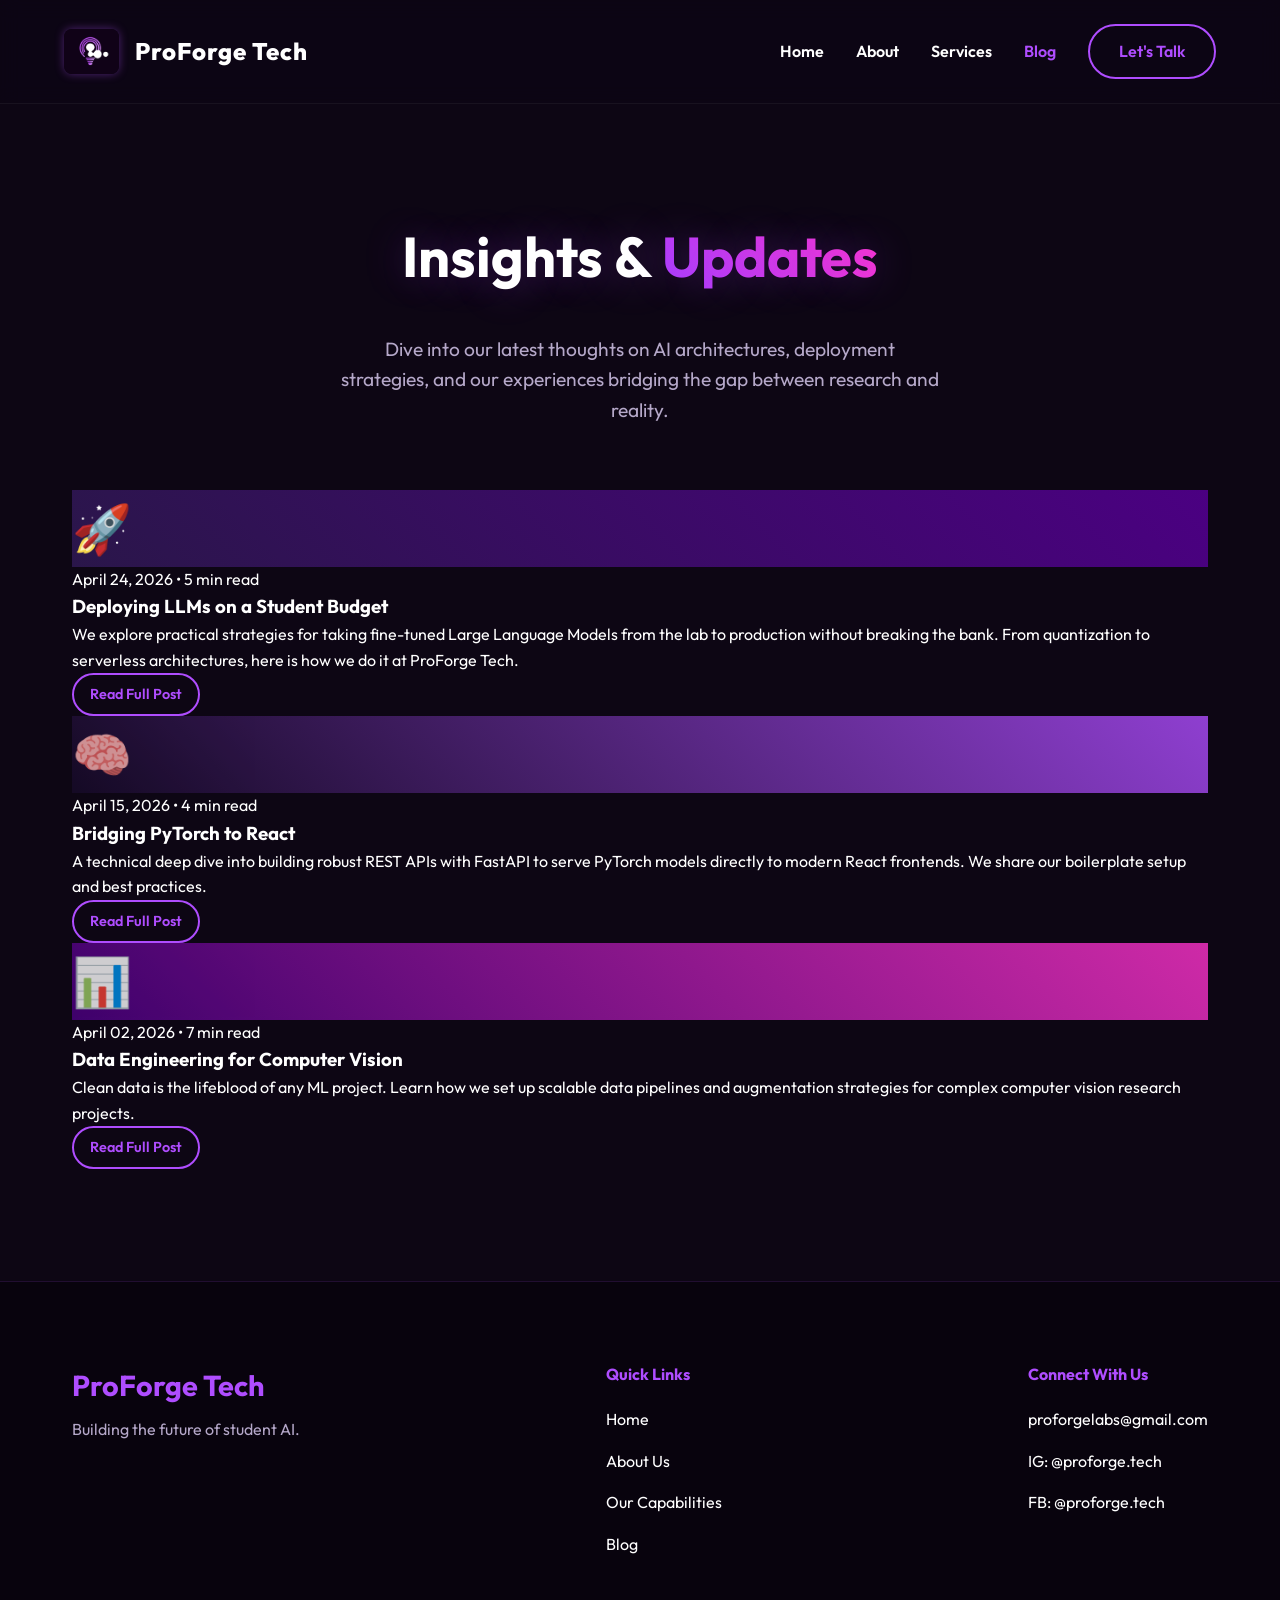
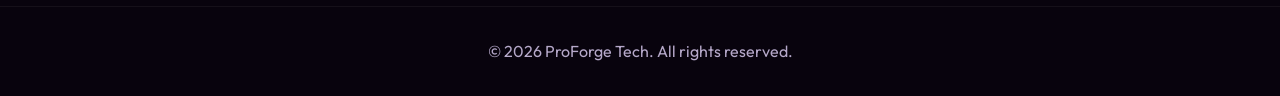
==== blog.html @ 4bd7e0a0 "Add files via upload" ====
<!DOCTYPE html>
<html lang="en">

<head>
    <meta charset="UTF-8">
    <meta name="viewport" content="width=device-width, initial-scale=1.0">
    <title>Blog - ProForge Tech</title>
    <meta name="description"
        content="Read the latest insights, research discussions, and AI engineering updates from the ProForge Tech team.">

    <!-- Open Graph / Facebook -->
    <meta property="og:type" content="website">
    <meta property="og:url" content="https://proforge.tech/blog.html">
    <meta property="og:title" content="Blog - ProForge Tech">
    <meta property="og:description"
        content="Read the latest insights, research discussions, and AI engineering updates from the ProForge Tech team.">
    <meta property="og:image" content="https://proforge.tech/seo_banner.png">

    <!-- Twitter -->
    <meta property="twitter:card" content="summary_large_image">
    <meta property="twitter:url" content="https://proforge.tech/blog.html">
    <meta property="twitter:title" content="Blog - ProForge Tech">
    <meta property="twitter:description"
        content="Read the latest insights, research discussions, and AI engineering updates from the ProForge Tech team.">
    <meta property="twitter:image" content="https://proforge.tech/seo_banner.png">

    <link href="https://fonts.googleapis.com/css2?family=Outfit:wght@300;400;600;800&display=swap" rel="stylesheet">
    <link rel="stylesheet" href="styles.css">
</head>

<body>
    <header class="navbar">
        <div class="logo">
            <a href="index.html"
                style="display: flex; align-items: center; gap: 1rem; color: var(--text-main); text-decoration: none;">
                <img src="placeholder_logo.png" alt="ProForge Tech Logo" id="brand-logo">
                <span>ProForge Tech</span>
            </a>
        </div>
        <nav>
            <a href="index.html#home">Home</a>
            <a href="about.html">About</a>
            <a href="index.html#services">Services</a>
            <a href="blog.html" style="color: var(--accent-primary);">Blog</a>
            <a href="#contact" class="btn btn-outline">Let's Talk</a>
        </nav>
    </header>

    <main style="padding-top: 100px;">
        <section class="blog-page">
            <div class="container">
                <h1 class="glow-text" style="text-align: center; font-size: 3.5rem; margin-bottom: 2rem;">Insights &
                    <span class="highlight">Updates</span></h1>
                <p
                    style="text-align: center; color: var(--text-muted); font-size: 1.2rem; margin-bottom: 4rem; max-width: 600px; margin-left: auto; margin-right: auto;">
                    Dive into our latest thoughts on AI architectures, deployment strategies, and our experiences
                    bridging the gap between research and reality.
                </p>

                <div class="blog-grid">

                    <!-- Blog Post 1 -->
                    <article class="blog-card">
                        <div class="blog-image" style="background: linear-gradient(45deg, #2a164a, #4b0082);">
                            <span style="font-size: 3rem;">🚀</span>
                        </div>
                        <div class="blog-content">
                            <p class="blog-meta">April 24, 2026 • 5 min read</p>
                            <h3>Deploying LLMs on a Student Budget</h3>
                            <p class="blog-excerpt">
                                We explore practical strategies for taking fine-tuned Large Language Models from the lab
                                to production without breaking the bank. From quantization to serverless architectures,
                                here is how we do it at ProForge Tech.
                            </p>
                            <a href="#" class="btn btn-outline" style="padding: 0.5rem 1rem; font-size: 0.9rem;">Read
                                Full Post</a>
                        </div>
                    </article>

                    <!-- Blog Post 2 -->
                    <article class="blog-card">
                        <div class="blog-image"
                            style="background: linear-gradient(45deg, #170b29, var(--accent-primary)); opacity: 0.8;">
                            <span style="font-size: 3rem;">🧠</span>
                        </div>
                        <div class="blog-content">
                            <p class="blog-meta">April 15, 2026 • 4 min read</p>
                            <h3>Bridging PyTorch to React</h3>
                            <p class="blog-excerpt">
                                A technical deep dive into building robust REST APIs with FastAPI to serve PyTorch
                                models directly to modern React frontends. We share our boilerplate setup and best
                                practices.
                            </p>
                            <a href="#" class="btn btn-outline" style="padding: 0.5rem 1rem; font-size: 0.9rem;">Read
                                Full Post</a>
                        </div>
                    </article>

                    <!-- Blog Post 3 -->
                    <article class="blog-card">
                        <div class="blog-image"
                            style="background: linear-gradient(45deg, #4b0082, var(--accent-secondary)); opacity: 0.8;">
                            <span style="font-size: 3rem;">📊</span>
                        </div>
                        <div class="blog-content">
                            <p class="blog-meta">April 02, 2026 • 7 min read</p>
                            <h3>Data Engineering for Computer Vision</h3>
                            <p class="blog-excerpt">
                                Clean data is the lifeblood of any ML project. Learn how we set up scalable data
                                pipelines and augmentation strategies for complex computer vision research projects.
                            </p>
                            <a href="#" class="btn btn-outline" style="padding: 0.5rem 1rem; font-size: 0.9rem;">Read
                                Full Post</a>
                        </div>
                    </article>

                </div>
            </div>
        </section>
    </main>

    <footer id="contact">
        <div class="container footer-content">
            <div class="footer-brand">
                <h3>ProForge Tech</h3>
                <p>Building the future of student AI.</p>
            </div>
            <div class="footer-links">
                <h4 style="color: var(--accent-primary); margin-bottom: 0.2rem;">Quick Links</h4>
                <a href="index.html#home">Home</a>
                <a href="about.html">About Us</a>
                <a href="index.html#services">Our Capabilities</a>
                <a href="blog.html">Blog</a>
            </div>
            <div class="footer-links">
                <h4 style="color: var(--accent-primary); margin-bottom: 0.2rem;">Connect With Us</h4>
                <a href="mailto:proforgelabs@gmail.com">proforgelabs@gmail.com</a>
                <a href="https://instagram.com/proforge.tech" target="_blank" rel="noopener noreferrer">IG:
                    @proforge.tech</a>
                <a href="https://facebook.com/proforge.tech" target="_blank" rel="noopener noreferrer">FB:
                    @proforge.tech</a>
            </div>
        </div>
        <div class="footer-bottom">
            <p>&copy; 2026 ProForge Tech. All rights reserved.</p>
        </div>
    </footer>

    <script src="script.js"></script>
</body>

</html>
---- styles.css ----
:root {
    --bg-color: #0d0614;
    --card-bg: #170b29;
    --accent-primary: #af4dff;
    --accent-secondary: #ff33cc;
    --text-main: #ffffff;
    --text-muted: #b5a8c9;
    --glow-color: rgba(175, 77, 255, 0.4);
}

* {
    margin: 0;
    padding: 0;
    box-sizing: border-box;
}

body {
    background-color: var(--bg-color);
    color: var(--text-main);
    font-family: 'Outfit', sans-serif;
    line-height: 1.6;
    overflow-x: hidden;
}

a {
    text-decoration: none;
    color: var(--text-main);
    transition: color 0.3s;
}

a:hover {
    color: var(--accent-primary);
}

.container {
    max-width: 1200px;
    margin: 0 auto;
    padding: 0 2rem;
}

/* Navbar */
.navbar {
    display: flex;
    justify-content: space-between;
    align-items: center;
    padding: 1.5rem 5%;
    background: rgba(13, 6, 20, 0.85);
    backdrop-filter: blur(10px);
    position: fixed;
    top: 0;
    width: 100%;
    z-index: 1000;
    border-bottom: 1px solid rgba(255, 255, 255, 0.05);
}

.logo {
    display: flex;
    align-items: center;
    gap: 1rem;
    font-size: 1.5rem;
    font-weight: 800;
    color: var(--text-main);
    letter-spacing: 1px;
}

.logo img {
    height: 45px;
    width: auto;
    border-radius: 8px;
    box-shadow: 0 0 10px var(--glow-color);
}

nav {
    display: flex;
    gap: 2rem;
    align-items: center;
}

nav a {
    font-weight: 600;
}

.btn {
    padding: 0.8rem 1.8rem;
    border-radius: 30px;
    font-weight: 600;
    transition: all 0.3s ease;
    cursor: pointer;
    border: none;
    display: inline-block;
}

.btn-outline {
    background: transparent;
    border: 2px solid var(--accent-primary);
    color: var(--accent-primary);
}

.btn-outline:hover {
    background: var(--accent-primary);
    color: var(--text-main);
    box-shadow: 0 0 15px var(--glow-color);
}

.btn-primary {
    background: linear-gradient(45deg, var(--accent-primary), #8a2be2);
    color: white;
}

.btn-primary:hover {
    box-shadow: 0 0 20px var(--glow-color);
    transform: translateY(-2px);
}

.btn-secondary {
    background: var(--card-bg);
    color: var(--text-main);
    border: 1px solid var(--text-muted);
}

.btn-secondary:hover {
    background: #251242;
    border-color: var(--accent-primary);
}

/* Hero Section */
.hero {
    min-height: 100vh;
    display: flex;
    align-items: center;
    justify-content: center;
    position: relative;
    padding-top: 80px;
    text-align: center;
}

.hero-content {
    max-width: 850px;
    z-index: 2;
    padding: 2rem;
}

.hero h1 {
    font-size: 4.5rem;
    line-height: 1.1;
    margin-bottom: 1.5rem;
    letter-spacing: -1px;
}

.highlight {
    background: linear-gradient(45deg, #a73eff, #ff33cc);
    -webkit-background-clip: text;
    -webkit-text-fill-color: transparent;
}

.glow-text {
    text-shadow: 0 0 40px rgba(175, 77, 255, 0.3);
}

.hero p {
    font-size: 1.3rem;
    color: var(--text-muted);
    margin-bottom: 3rem;
    max-width: 700px;
    margin-left: auto;
    margin-right: auto;
}

.hero-buttons {
    display: flex;
    gap: 1.5rem;
    justify-content: center;
}

/* Abstract Floating Shapes */
.floating-shapes {
    position: absolute;
    top: 0;
    left: 0;
    width: 100%;
    height: 100%;
    overflow: hidden;
    z-index: 1;
    pointer-events: none;
}

.shape {
    position: absolute;
    filter: blur(100px);
    border-radius: 50%;
    opacity: 0.3;
    animation: float 12s infinite alternate ease-in-out;
}

.shape-1 {
    width: 400px;
    height: 400px;
    background: #4b0082;
    top: 10%;
    left: 5%;
}

.shape-2 {
    width: 600px;
    height: 600px;
    background: var(--accent-primary);
    bottom: -10%;
    right: -5%;
    animation-delay: -5s;
}

.shape-3 {
    width: 300px;
    height: 300px;
    background: var(--accent-secondary);
    top: 40%;
    left: 50%;
    animation-duration: 20s;
}

@keyframes float {
    0% {
        transform: translate(0, 0) scale(1);
    }

    100% {
        transform: translate(40px, -60px) scale(1.1);
    }
}

/* Sections General */
section {
    padding: 7rem 0;
    position: relative;
    z-index: 2;
}

h2 {
    font-size: 2.8rem;
    margin-bottom: 3.5rem;
    text-align: center;
    color: var(--text-main);
}

/* About & Services Grid */
.service-grid {
    display: grid;
    grid-template-columns: repeat(auto-fit, minmax(320px, 1fr));
    gap: 2.5rem;
}

.service-card {
    background: var(--card-bg);
    padding: 3rem 2rem;
    border-radius: 20px;
    border: 1px solid rgba(175, 77, 255, 0.1);
    transition: transform 0.4s cubic-bezier(0.175, 0.885, 0.32, 1.275), box-shadow 0.4s, border-color 0.4s;
    display: flex;
    flex-direction: column;
    justify-content: center;
}

.service-card:hover {
    transform: translateY(-15px);
    box-shadow: 0 15px 40px rgba(0, 0, 0, 0.6);
    border-color: var(--accent-primary);
}

.service-card h3 {
    font-size: 1.6rem;
    margin-bottom: 1.2rem;
    color: var(--accent-primary);
    text-align: center;
}

.service-card p {
    color: var(--text-muted);
    font-size: 1.1rem;
    text-align: center;
}

.about-text {
    background: linear-gradient(180deg, var(--card-bg), transparent);
    padding: 4rem;
    border-radius: 24px;
    text-align: center;
    border: 1px solid rgba(175, 77, 255, 0.2);
    font-size: 1.3rem;
    max-width: 900px;
    margin: 0 auto;
}

.about-text strong {
    color: var(--accent-primary);
}

/* Footer */
footer {
    background: #08030d;
    padding: 5rem 0 2rem;
    border-top: 1px solid rgba(175, 77, 255, 0.15);
    position: relative;
    z-index: 2;
}

.footer-content {
    display: flex;
    justify-content: space-between;
    margin-bottom: 3rem;
    flex-wrap: wrap;
    gap: 2rem;
}

.footer-brand h3 {
    font-size: 1.8rem;
    margin-bottom: 0.5rem;
    color: var(--accent-primary);
}

.footer-brand p {
    color: var(--text-muted);
}

.footer-links {
    display: flex;
    flex-direction: column;
    gap: 1rem;
}

.footer-links a:hover {
    padding-left: 5px;
    color: var(--accent-primary);
}

.footer-bottom {
    text-align: center;
    color: var(--text-muted);
    font-size: 1rem;
    border-top: 1px solid rgba(255, 255, 255, 0.05);
    padding-top: 2rem;
}

/* Responsive */
@media (max-width: 768px) {
    .hero h1 {
        font-size: 3rem;
    }

    nav {
        display: none;
    }

    .footer-content {
        flex-direction: column;
        text-align: center;
    }
}
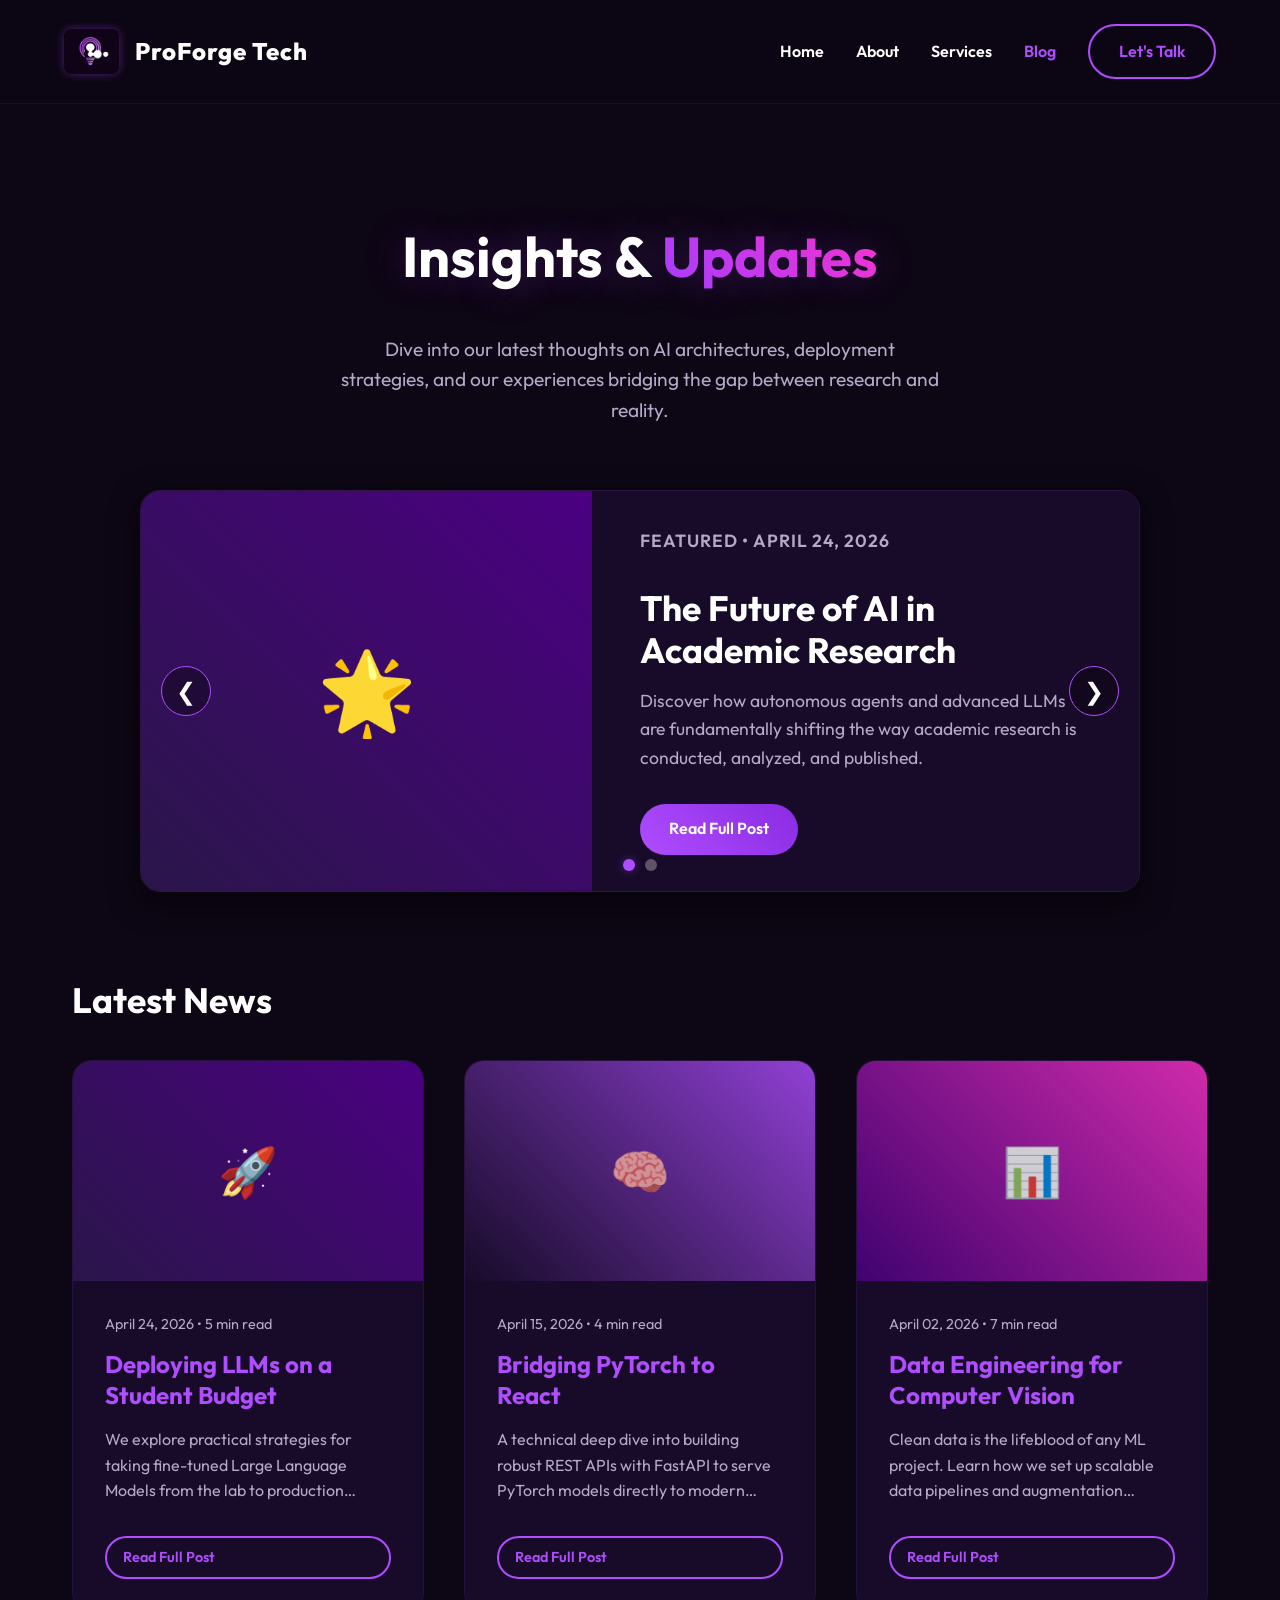
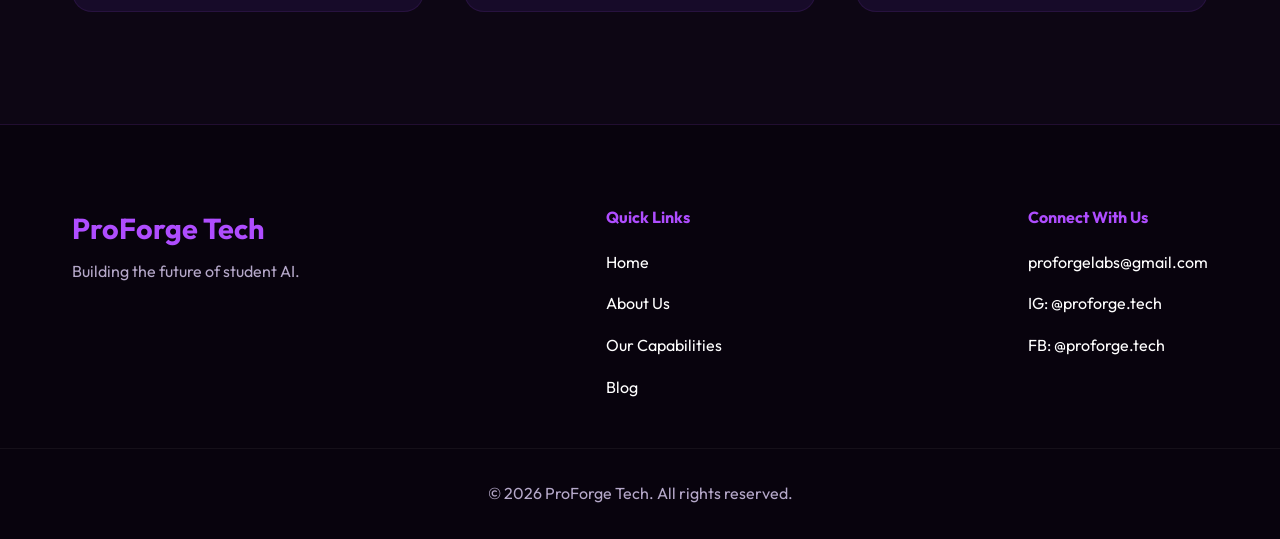
==== commit ed29ba6f: "Add files via upload" ====
--- a/blog.html
+++ b/blog.html
@@ -50,13 +50,49 @@
         <section class="blog-page">
             <div class="container">
                 <h1 class="glow-text" style="text-align: center; font-size: 3.5rem; margin-bottom: 2rem;">Insights &
-                    <span class="highlight">Updates</span></h1>
+                    <span class="highlight">Updates</span>
+                </h1>
                 <p
                     style="text-align: center; color: var(--text-muted); font-size: 1.2rem; margin-bottom: 4rem; max-width: 600px; margin-left: auto; margin-right: auto;">
                     Dive into our latest thoughts on AI architectures, deployment strategies, and our experiences
                     bridging the gap between research and reality.
                 </p>
 
+                <div class="carousel-container">
+                    <div class="carousel-inner" id="blog-carousel">
+                        <div class="carousel-item">
+                            <div class="carousel-item-image">🌟</div>
+                            <div class="carousel-item-content">
+                                <p class="carousel-meta">Featured • April 24, 2026</p>
+                                <h2>The Future of AI in Academic Research</h2>
+                                <p>Discover how autonomous agents and advanced LLMs are fundamentally shifting the way
+                                    academic research is conducted, analyzed, and published.</p>
+                                <div style="margin-top: auto;"><a href="post-future-ai.html"
+                                        class="btn btn-primary">Read Full Post</a></div>
+                            </div>
+                        </div>
+                        <div class="carousel-item">
+                            <div class="carousel-item-image">⚙️</div>
+                            <div class="carousel-item-content">
+                                <p class="carousel-meta">Engineering • April 18, 2026</p>
+                                <h2>Optimizing Transformer Models</h2>
+                                <p>A deep dive into techniques for reducing memory overhead and inference latency when
+                                    running large transformer models on consumer hardware.</p>
+                                <div style="margin-top: auto;"><a href="post-optimizing-transformers.html"
+                                        class="btn btn-primary">Read Full Post</a></div>
+                            </div>
+                        </div>
+                    </div>
+                    <div class="carousel-control prev" id="carousel-prev">❮</div>
+                    <div class="carousel-control next" id="carousel-next">❯</div>
+                    <div class="carousel-indicators" id="carousel-indicators">
+                        <div class="indicator active" data-slide="0"></div>
+                        <div class="indicator" data-slide="1"></div>
+                    </div>
+                </div>
+
+                <h2 style="font-size: 2.2rem; margin: 4rem 0 2rem; color: var(--text-main); text-align: left;">Latest
+                    News</h2>
                 <div class="blog-grid">
 
                     <!-- Blog Post 1 -->
--- a/styles.css
+++ b/styles.css
@@ -354,4 +354,277 @@
         flex-direction: column;
         text-align: center;
     }
+    
+    .blog-grid {
+        grid-template-columns: 1fr;
+    }
+}
+
+/* Blog Page Styles */
+.blog-grid {
+    display: grid;
+    grid-template-columns: repeat(auto-fit, minmax(320px, 1fr));
+    gap: 2.5rem;
+}
+
+.blog-card {
+    background: var(--card-bg);
+    border-radius: 20px;
+    border: 1px solid rgba(175, 77, 255, 0.1);
+    overflow: hidden;
+    transition: all 0.4s cubic-bezier(0.175, 0.885, 0.32, 1.275);
+    display: flex;
+    flex-direction: column;
+}
+
+.blog-card:hover {
+    transform: translateY(-10px);
+    box-shadow: 0 15px 30px rgba(0, 0, 0, 0.5);
+    border-color: var(--accent-primary);
+}
+
+.blog-image {
+    height: 220px;
+    display: flex;
+    align-items: center;
+    justify-content: center;
+    background: #2a164a;
+}
+
+.blog-content {
+    padding: 2rem;
+    flex-grow: 1;
+    display: flex;
+    flex-direction: column;
+}
+
+.blog-meta {
+    color: var(--text-muted);
+    font-size: 0.9rem;
+    margin-bottom: 0.8rem;
+}
+
+.blog-content h3 {
+    color: var(--accent-primary);
+    font-size: 1.5rem;
+    margin-bottom: 1rem;
+    line-height: 1.3;
+}
+
+.blog-excerpt {
+    color: var(--text-muted);
+    margin-bottom: 2rem;
+    display: -webkit-box;
+    -webkit-line-clamp: 3;
+    -webkit-box-orient: vertical;
+    overflow: hidden;
+    flex-grow: 1;
+}
+
+/* Carousel Styles */
+.carousel-container {
+    position: relative;
+    max-width: 1000px;
+    margin: 0 auto 5rem;
+    overflow: hidden;
+    border-radius: 20px;
+    border: 1px solid rgba(175, 77, 255, 0.2);
+    box-shadow: 0 10px 30px rgba(0, 0, 0, 0.5);
+}
+
+.carousel-inner {
+    display: flex;
+    transition: transform 0.5s ease-in-out;
+    height: 400px;
+}
+
+.carousel-item {
+    min-width: 100%;
+    display: flex;
+    align-items: center;
+    background: var(--card-bg);
+    position: relative;
+}
+
+.carousel-item-image {
+    flex: 1;
+    height: 100%;
+    display: flex;
+    align-items: center;
+    justify-content: center;
+    background: linear-gradient(45deg, #2a164a, #4b0082);
+    font-size: 5rem;
+}
+
+.carousel-item-content {
+    flex: 1;
+    padding: 3rem;
+    display: flex;
+    flex-direction: column;
+    justify-content: center;
+}
+
+.carousel-meta {
+    color: var(--text-muted);
+    font-size: 0.9rem;
+    margin-bottom: 1rem;
+    text-transform: uppercase;
+    letter-spacing: 1px;
+    font-weight: 600;
+}
+
+.carousel-item-content h2 {
+    font-size: 2.2rem;
+    margin-bottom: 1rem;
+    text-align: left;
+    color: var(--text-main);
+    line-height: 1.2;
+}
+
+.carousel-item-content p {
+    color: var(--text-muted);
+    margin-bottom: 2rem;
+    font-size: 1.1rem;
+    display: -webkit-box;
+    -webkit-line-clamp: 3;
+    -webkit-box-orient: vertical;
+    overflow: hidden;
+}
+
+.carousel-control {
+    position: absolute;
+    top: 50%;
+    transform: translateY(-50%);
+    background: rgba(13, 6, 20, 0.5);
+    border: 1px solid var(--accent-primary);
+    color: white;
+    width: 50px;
+    height: 50px;
+    border-radius: 50%;
+    display: flex;
+    align-items: center;
+    justify-content: center;
+    cursor: pointer;
+    transition: all 0.3s;
+    z-index: 10;
+    font-size: 1.5rem;
+}
+
+.carousel-control:hover {
+    background: var(--accent-primary);
+    box-shadow: 0 0 15px var(--glow-color);
+}
+
+.carousel-control.prev {
+    left: 20px;
+}
+
+.carousel-control.next {
+    right: 20px;
+}
+
+.carousel-indicators {
+    position: absolute;
+    bottom: 20px;
+    left: 50%;
+    transform: translateX(-50%);
+    display: flex;
+    gap: 10px;
+    z-index: 10;
+}
+
+.indicator {
+    width: 12px;
+    height: 12px;
+    border-radius: 50%;
+    background: rgba(255, 255, 255, 0.3);
+    cursor: pointer;
+    transition: all 0.3s;
+}
+
+.indicator.active {
+    background: var(--accent-primary);
+    box-shadow: 0 0 10px var(--glow-color);
+}
+
+/* Individual Blog Post Styles */
+.post-header {
+    text-align: center;
+    margin-bottom: 3rem;
+}
+
+.post-meta {
+    color: var(--accent-primary);
+    font-weight: 600;
+    margin-bottom: 1rem;
+    font-size: 1.1rem;
+}
+
+.post-title {
+    font-size: 4rem;
+    line-height: 1.1;
+    margin-bottom: 2rem;
+    text-align: center;
+}
+
+.post-hero-image {
+    width: 100%;
+    height: 400px;
+    border-radius: 20px;
+    background: linear-gradient(45deg, #170b29, #2a164a);
+    display: flex;
+    align-items: center;
+    justify-content: center;
+    font-size: 6rem;
+    margin-bottom: 4rem;
+    border: 1px solid rgba(175, 77, 255, 0.2);
+    box-shadow: 0 10px 30px rgba(0,0,0,0.3);
+}
+
+.post-content {
+    max-width: 800px;
+    margin: 0 auto;
+    font-size: 1.2rem;
+    color: var(--text-muted);
+    line-height: 1.8;
+}
+
+.post-content h2 {
+    color: var(--text-main);
+    font-size: 2.2rem;
+    margin: 3rem 0 1.5rem;
+    text-align: left;
+}
+
+.post-content p {
+    margin-bottom: 1.5rem;
+}
+
+.post-content ul, .post-content ol {
+    margin-bottom: 1.5rem;
+    padding-left: 2rem;
+}
+
+.post-content li {
+    margin-bottom: 0.5rem;
+}
+
+@media (max-width: 768px) {
+    .carousel-item {
+        flex-direction: column;
+    }
+    .carousel-item-image {
+        flex: 0.5;
+        width: 100%;
+    }
+    .carousel-item-content {
+        flex: 0.5;
+        padding: 2rem;
+    }
+    .carousel-inner {
+        height: 500px;
+    }
+    .post-title {
+        font-size: 2.5rem;
+    }
 }
